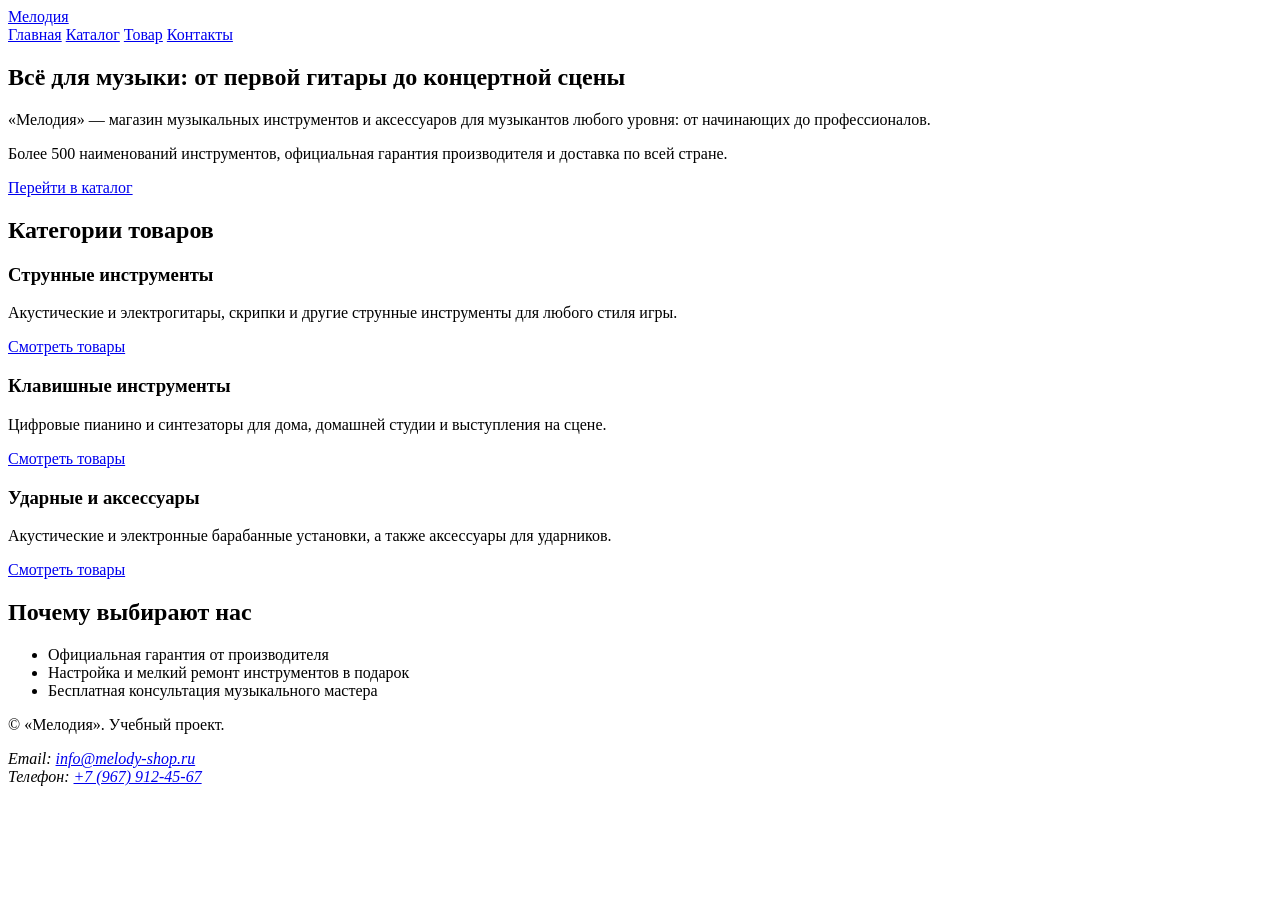
==== index.html @ 5f559028 "Магазин музыкальных инструментов" ====
<!doctype html>
<html lang="en">
  <head>
    <meta charset="UTF-8" />
    <meta name="viewport" content="width=device-width, initial-scale=1.0" />
    <title>«Мелодия» — магазин музыкальных инструментов</title>
  </head>
  <body>
    <header class="site-header">
      <a href="index.html" class="site-header__logo">Мелодия</a>

      <nav class="site-header__nav" aria-label="Основная навигация">
        <a href="index.html" aria-current="page">Главная</a>
        <a href="pages/catalog.html">Каталог</a>
        <a href="pages/product.html">Товар</a>
        <a href="#site-footer">Контакты</a>
      </nav>
    </header>

    <main>
      <section class="hero" aria-labelledby="hero-heading">
        <h1 id="hero-heading">
          Всё для музыки: от первой гитары до концертной сцены
        </h1>
        <p>
          «Мелодия» — магазин музыкальных инструментов и аксессуаров для
          музыкантов любого уровня: от начинающих до профессионалов.
        </p>
        <p>
          Более 500 наименований инструментов, официальная гарантия
          производителя и доставка по всей стране.
        </p>
        <a href="pages/catalog.html" class="button"> Перейти в каталог</a>
      </section>

      <section class="categories" aria-labelledby="categories-heading">
        <h2 id="categories-heading">Категории товаров</h2>
        <article class="category-card">
          <h3>Струнные инструменты</h3>
          <p>
            Акустические и электрогитары, скрипки и другие струнные инструменты
            для любого стиля игры.
          </p>
          <a href="pages/catalog.html#strings">Смотреть товары</a>
        </article>
        <article class="category-card">
          <h3>Клавишные инструменты</h3>
          <p>
            Цифровые пианино и синтезаторы для дома, домашней студии и
            выступления на сцене.
          </p>
          <a href="pages/catalog.html#keys">Смотреть товары</a>
        </article>
        <article class="category-card">
          <h3>Ударные и аксессуары</h3>
          <p>
            Акустические и электронные барабанные установки, а также аксессуары
            для ударников.
          </p>
          <a href="pages/catalog.html#drums">Смотреть товары</a>
        </article>
      </section>
      <section class="why-us" aria-labelledby="why-heading">
        <h2 id="why-heading">Почему выбирают нас</h2>
        <ul>
          <li>Официальная гарантия от производителя</li>
          <li>Настройка и мелкий ремонт инструментов в подарок</li>
          <li>Бесплатная консультация музыкального мастера</li>
        </ul>
      </section>
    </main>
    <footer class="site-footer" id="site-footer">
      <p>&copy; <time datetime="2026"></time>«Мелодия». Учебный проект.</p>
      <address>
        Email: <a href="mailto:info@melody-shop.ru">info@melody-shop.ru</a
        ><br />
        Телефон: <a href="tel:+796791234567">+7 (967) 912-45-67</a>
      </address>
    </footer>
  </body>
</html>
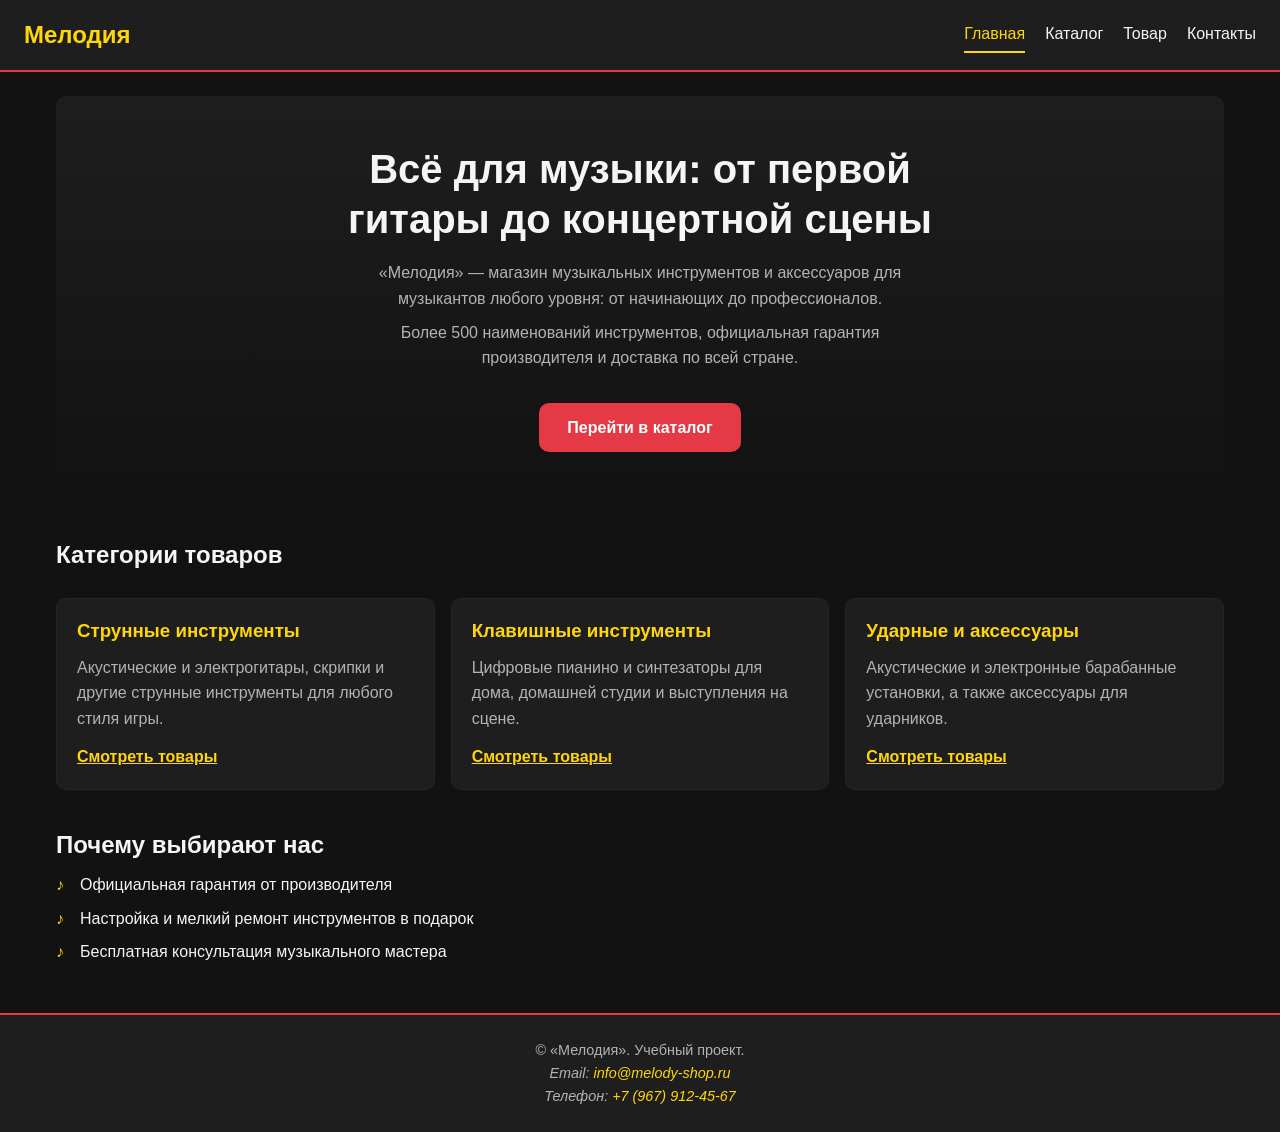
==== commit ff78e96d: "Добавление CSS" ====
--- a/index.html
+++ b/index.html
@@ -1,9 +1,10 @@
 <!doctype html>
-<html lang="en">
+<html lang="ru">
   <head>
-    <meta charset="UTF-8" />
-    <meta name="viewport" content="width=device-width, initial-scale=1.0" />
+    <meta charset="UTF-8">
+    <meta name="viewport" content="width=device-width, initial-scale=1.0">
     <title>«Мелодия» — магазин музыкальных инструментов</title>
+    <link rel="stylesheet" href="css/styles.css">
   </head>
   <body>
     <header class="site-header">
@@ -73,8 +74,8 @@
       <p>&copy; <time datetime="2026"></time>«Мелодия». Учебный проект.</p>
       <address>
         Email: <a href="mailto:info@melody-shop.ru">info@melody-shop.ru</a
-        ><br />
-        Телефон: <a href="tel:+796791234567">+7 (967) 912-45-67</a>
+        ><br>
+        Телефон: <a href="tel:+79679124567">+7 (967) 912-45-67</a>
       </address>
     </footer>
   </body>
--- a/css/styles.css
+++ b/css/styles.css
@@ -0,0 +1,369 @@
+*,
+*::before,
+*::after {
+  box-sizing: border-box;
+  margin: 0;
+  padding: 0;
+}
+:root {
+  --color-bg: #121212;
+  --color-surface: #1e1e1e;
+  --color-surface-alt: #262626;
+  --color-text: #f5f5f5;
+  --color-text-muted: #b3b3b3;
+  --color-primary: #e63946;
+  --color-primary-dark: #b3202c;
+  --color-accent: #ffd60a;
+  --radius: 10px;
+  --gap: 1rem;
+  --max-width: 1200px;
+  font-family: "Segoe UI", Arial, sans-serif;
+}
+html {
+  scroll-behavior: smooth;
+}
+body {
+  background: var(--color-bg);
+  color: var(--color-text);
+  line-height: 1.6;
+  font-size: 1rem;
+}
+main {
+  max-width: var(--max-width);
+  margin: 0 auto;
+  padding: 1.5rem 1rem 3rem;
+}
+h1,
+h2,
+h3 {
+  line-height: 1.25;
+  margin-bottom: 0.75rem;
+}
+a {
+  color: var(--color-accent);
+}
+img {
+  max-width: 100%;
+  display: block;
+}
+.site-header {
+  display: flex;
+  align-items: center;
+  justify-content: space-between;
+  flex-wrap: wrap;
+  gap: var(--gap);
+  padding: 1rem 1.5rem;
+  background: var(--color-surface);
+  border-bottom: 2px solid var(--color-primary);
+  position: sticky;
+  top: 0;
+  z-index: 10;
+}
+.site-header__logo {
+  font-size: 1.5rem;
+  font-weight: 700;
+  color: var(--color-accent);
+  text-decoration: none;
+}
+.site-header__nav {
+  display: none;
+  gap: 1.25rem;
+}
+.site-header__nav a {
+  color: var(--color-text);
+  text-decoration: none;
+  padding: 0.25rem 0;
+  border-bottom: 2px solid transparent;
+  transition:
+    border-color 0.2s ease,
+    color 0.2s ease;
+}
+.site-header__nav a:hover,
+.site-header__nav a[aria-current="page"] {
+  color: var(--color-accent);
+  border-color: var(--color-accent);
+}
+@media (min-width: 600px) {
+  .site-header__nav {
+    display: flex;
+  }
+}
+.hero {
+  padding: 3rem 1rem;
+  text-align: center;
+  background: linear-gradient(
+    180deg,
+    var(--color-surface) 0%,
+    var(--color-bg) 100%
+  );
+  border-radius: var(--radius);
+  margin-bottom: 2.5rem;
+}
+.hero h1 {
+  font-size: clamp(1.5rem, 4vw, 2.5rem);
+  max-width: 40rem;
+  margin: 0 auto 1rem;
+}
+.hero p {
+  color: var(--color-text-muted);
+  max-width: 34rem;
+  margin: 0 auto 0.5rem;
+}
+.button {
+  display: inline-block;
+  margin-top: 1.5rem;
+  padding: 0.75rem 1.75rem;
+  background: var(--color-primary);
+  color: #fff;
+  text-decoration: none;
+  border-radius: var(--radius);
+  font-weight: 600;
+  transition:
+    background 0.2s ease,
+    transform 0.2s ease;
+}
+.button:hover {
+  background: var(--color-primary-dark);
+  transform: translateY(-2px);
+}
+.categories {
+  margin-bottom: 2.5rem;
+  display: flex;
+  flex-direction: column;
+  gap: var(--gap);
+}
+.categories h2 {
+  flex-basis: 100%;
+}
+@media (min-width: 768px) {
+  .categories {
+    flex-direction: row;
+    flex-wrap: wrap;
+  }
+  .category-card {
+    flex: 1 1 calc(33.333% - var(--gap));
+  }
+}
+.category-card {
+  background: var(--color-surface);
+  border: 1px solid var(--color-surface-alt);
+  border-radius: var(--radius);
+  padding: 1.25rem;
+  transition:
+    transform 0.2s ease,
+    box-shadow 0.2s ease;
+}
+.category-card:hover {
+  transform: translateY(-4px);
+  box-shadow: 0 10px 24px rgba(0, 0, 0, 0.35);
+}
+.category-card h3 {
+  color: var(--color-accent);
+}
+.category-card p {
+  color: var(--color-text-muted);
+  margin-bottom: 0.75rem;
+}
+.category-card a {
+  font-weight: 600;
+}
+.why-us ul {
+  list-style: none;
+  display: flex;
+  flex-direction: column;
+  gap: 0.5rem;
+}
+.why-us li {
+  padding-left: 1.5rem;
+  position: relative;
+}
+.why-us li::before {
+  content: "♪";
+  position: absolute;
+  left: 0;
+  color: var(--color-accent);
+}
+.catalog {
+  display: grid;
+  grid-template-columns: repeat(auto-fill, minmax(220px, 1fr));
+  gap: var(--gap);
+  margin: 1.5rem 0 2.5rem;
+}
+.catalog h2 {
+  grid-column: 1 / -1;
+}
+.card {
+  position: relative;
+  background: var(--color-surface);
+  border: 1px solid var(--color-surface-alt);
+  border-radius: var(--radius);
+  overflow: hidden;
+  padding-bottom: 1rem;
+  transition:
+    transform 0.2s ease,
+    box-shadow 0.2s ease;
+}
+.card:hover {
+  transform: translateY(-6px);
+  box-shadow: 0 12px 28px rgba(0, 0, 0, 0.4);
+}
+.card img {
+  width: 100%;
+  height: 220px;
+  object-fit: cover;
+  border-radius: 0;
+}
+.card h3 {
+  font-size: 1rem;
+  padding: 0.75rem 1rem 0.25rem;
+}
+.card h3 a {
+  color: var(--color-text);
+  text-decoration: none;
+}
+.card h3 a:hover {
+  color: var(--color-accent);
+}
+.card__category {
+  padding: 0 1rem;
+  color: var(--color-text-muted);
+  font-size: 0.85rem;
+}
+.card__price {
+  padding: 0.5rem 1rem 0;
+  font-weight: 700;
+  color: var(--color-accent);
+}
+.card[data-brand]::before {
+  content: attr(data-brand);
+  position: absolute;
+  top: 0.6rem;
+  left: 0.6rem;
+  background: var(--color-primary);
+  color: #fff;
+  font-size: 0.7rem;
+  font-weight: 700;
+  text-transform: uppercase;
+  letter-spacing: 0.03em;
+  padding: 0.25rem 0.6rem;
+  border-radius: var(--radius);
+  z-index: 1;
+}
+.product__layout {
+  display: flex;
+  flex-direction: column;
+  gap: 2rem;
+  margin: 1.5rem 0 2rem;
+}
+.product__gallery img {
+  width: 100%;
+  border-radius: var(--radius);
+  border: 1px solid var(--color-surface-alt);
+}
+.product__gallery figcaption {
+  margin-top: 0.5rem;
+  color: var(--color-text-muted);
+  font-size: 0.85rem;
+  text-align: center;
+}
+.product__info {
+  display: flex;
+  flex-direction: column;
+  gap: 1.25rem;
+}
+.product__price {
+  font-size: 1.25rem;
+}
+.product__price strong {
+  color: var(--color-accent);
+}
+@media (min-width: 768px) {
+  .product__layout {
+    flex-direction: row;
+    align-items: flex-start;
+  }
+  .product__gallery {
+    flex: 0 0 40%;
+  }
+  .product__info {
+    flex: 1;
+  }
+}
+table {
+  width: 100%;
+  border-collapse: collapse;
+  border-radius: var(--radius);
+  overflow: hidden;
+}
+thead th {
+  background: var(--color-primary);
+  color: #fff;
+  text-align: left;
+  padding: 0.6rem 0.9rem;
+}
+tbody td {
+  padding: 0.6rem 0.9rem;
+  border-bottom: 1px solid var(--color-surface-alt);
+}
+tbody tr:nth-child(odd) {
+  background: var(--color-surface);
+}
+tbody tr:nth-child(even) {
+  background: var(--color-surface-alt);
+}
+.product__form {
+  display: flex;
+  align-items: center;
+  gap: var(--gap);
+  flex-wrap: wrap;
+}
+.product__form label {
+  color: var(--color-text-muted);
+}
+.product__form input[type="number"] {
+  width: 4.5rem;
+  padding: 0.5rem;
+  border-radius: var(--radius);
+  border: 1px solid var(--color-surface-alt);
+  background: var(--color-surface);
+  color: var(--color-text);
+}
+.product__form button {
+  padding: 0.75rem 1.75rem;
+  border: none;
+  border-radius: var(--radius);
+  background: var(--color-primary);
+  color: #fff;
+  font-weight: 600;
+  cursor: pointer;
+  transition:
+    background 0.2s ease,
+    transform 0.2s ease;
+}
+.product__form button:hover {
+  background: var(--color-primary-dark);
+  transform: translateY(-2px);
+}
+.product__related {
+  margin-top: 2rem;
+  padding-top: 1.5rem;
+  border-top: 1px solid var(--color-surface-alt);
+}
+.product__related ul {
+  list-style: none;
+  display: flex;
+  flex-direction: column;
+  gap: 0.4rem;
+}
+.site-footer {
+  background: var(--color-surface);
+  border-top: 2px solid var(--color-primary);
+  padding: 1.5rem 1rem;
+  text-align: center;
+  color: var(--color-text-muted);
+  font-size: 0.9rem;
+}
+.site-footer a {
+  color: var(--color-accent);
+  text-decoration: none;
+}
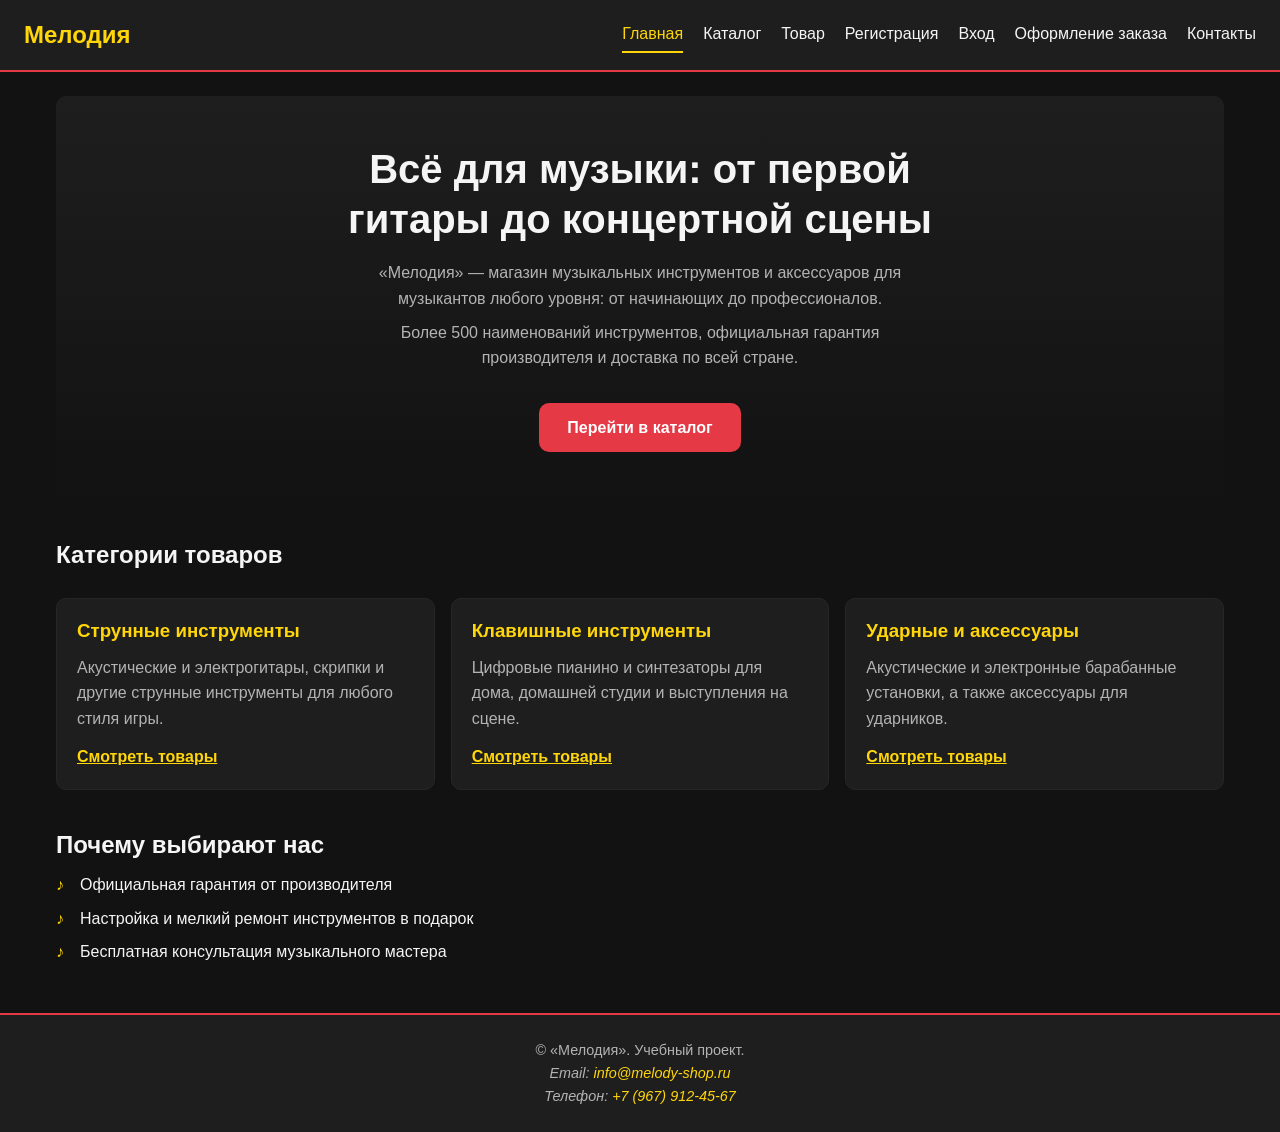
==== commit 480e79f1: "Update" ====
--- a/index.html
+++ b/index.html
@@ -14,6 +14,9 @@
         <a href="index.html" aria-current="page">Главная</a>
         <a href="pages/catalog.html">Каталог</a>
         <a href="pages/product.html">Товар</a>
+        <a href="pages/registration.html">Регистрация</a>
+        <a href="pages/login.html">Вход</a>
+        <a href="pages/order.html">Оформление заказа</a>
         <a href="#site-footer">Контакты</a>
       </nav>
     </header>
--- a/css/styles.css
+++ b/css/styles.css
@@ -367,3 +367,167 @@
   color: var(--color-accent);
   text-decoration: none;
 }
+
+/* ===== Формы (ЛР3): регистрация, вход, оформление заказа ===== */
+:root {
+  --color-border: #3a3a3a;
+  --color-valid: #2fb36b;
+  --color-invalid: #ff5a5f;
+}
+
+.form-page {
+  max-width: 760px;
+}
+
+.form-page__lead {
+  color: var(--color-text-muted);
+  margin-bottom: 1.5rem;
+}
+
+.shop-form {
+  display: flex;
+  flex-direction: column;
+  gap: 1.5rem;
+  padding: 1.25rem;
+  background: var(--color-surface);
+  border: 1px solid var(--color-surface-alt);
+  border-radius: var(--radius);
+  box-shadow: 0 10px 30px rgba(0, 0, 0, 0.4);
+}
+
+.form-row {
+  display: flex;
+  flex-direction: column;
+  gap: 0.5rem;
+}
+
+.form-row label {
+  font-weight: 600;
+}
+
+.form-row input,
+.form-row select,
+.form-row textarea {
+  width: 100%;
+  padding: 0.75rem 0.875rem;
+  font: inherit;
+  color: var(--color-text);
+  background: var(--color-bg);
+  border: 1px solid var(--color-border);
+  border-radius: calc(var(--radius) - 2px);
+  transition:
+    border-color 0.2s ease,
+    box-shadow 0.2s ease;
+}
+
+.form-row textarea {
+  resize: vertical;
+}
+
+.form-row input::placeholder,
+.form-row textarea::placeholder {
+  color: var(--color-text-muted);
+  opacity: 0.7;
+}
+
+/* Состояния :valid / :invalid (поля с placeholder) */
+.shop-form input:invalid:not(:placeholder-shown) {
+  border-color: var(--color-invalid);
+}
+
+.shop-form input:valid:not(:placeholder-shown) {
+  border-color: var(--color-valid);
+}
+
+/* Поля без placeholder (select, date): показываем состояние после взаимодействия */
+.shop-form select:user-invalid,
+.shop-form input[type="date"]:user-invalid {
+  border-color: var(--color-invalid);
+}
+
+.shop-form select:user-valid,
+.shop-form input[type="date"]:user-valid {
+  border-color: var(--color-valid);
+}
+
+/* Состояние :focus */
+.form-row input:focus,
+.form-row select:focus,
+.form-row textarea:focus {
+  border-color: var(--color-accent);
+  box-shadow: 0 0 0 3px rgba(255, 214, 10, 0.2);
+}
+
+.form-row input:focus-visible,
+.form-row select:focus-visible,
+.form-row textarea:focus-visible,
+.checkbox-row input:focus-visible,
+.radio-row input:focus-visible {
+  outline: 3px solid rgba(255, 214, 10, 0.45);
+  outline-offset: 2px;
+}
+
+fieldset {
+  display: flex;
+  flex-direction: column;
+  gap: 1rem;
+  margin: 0;
+  padding: 1.25rem;
+  border: 1px solid var(--color-border);
+  border-radius: calc(var(--radius) - 2px);
+}
+
+legend {
+  padding: 0 0.5rem;
+  font-weight: 700;
+  color: var(--color-accent);
+}
+
+.radio-row,
+.checkbox-row {
+  display: flex;
+  align-items: flex-start;
+  gap: 0.625rem;
+  cursor: pointer;
+}
+
+.radio-row input,
+.checkbox-row input {
+  width: auto;
+  margin-top: 0.35rem;
+  accent-color: var(--color-primary);
+}
+
+.shop-form .button {
+  width: 100%;
+  margin-top: 0;
+  border: 0;
+  font: inherit;
+  font-weight: 600;
+  cursor: pointer;
+}
+
+.shop-form .button:active {
+  transform: translateY(0);
+}
+
+.shop-form .button:focus-visible {
+  outline: 3px solid rgba(255, 214, 10, 0.6);
+  outline-offset: 3px;
+}
+
+.form-note {
+  color: var(--color-text-muted);
+  font-size: 0.95rem;
+}
+
+@media (min-width: 600px) {
+  .shop-form {
+    padding: 1.875rem;
+  }
+
+  .shop-form .button {
+    width: auto;
+    align-self: flex-start;
+  }
+}
